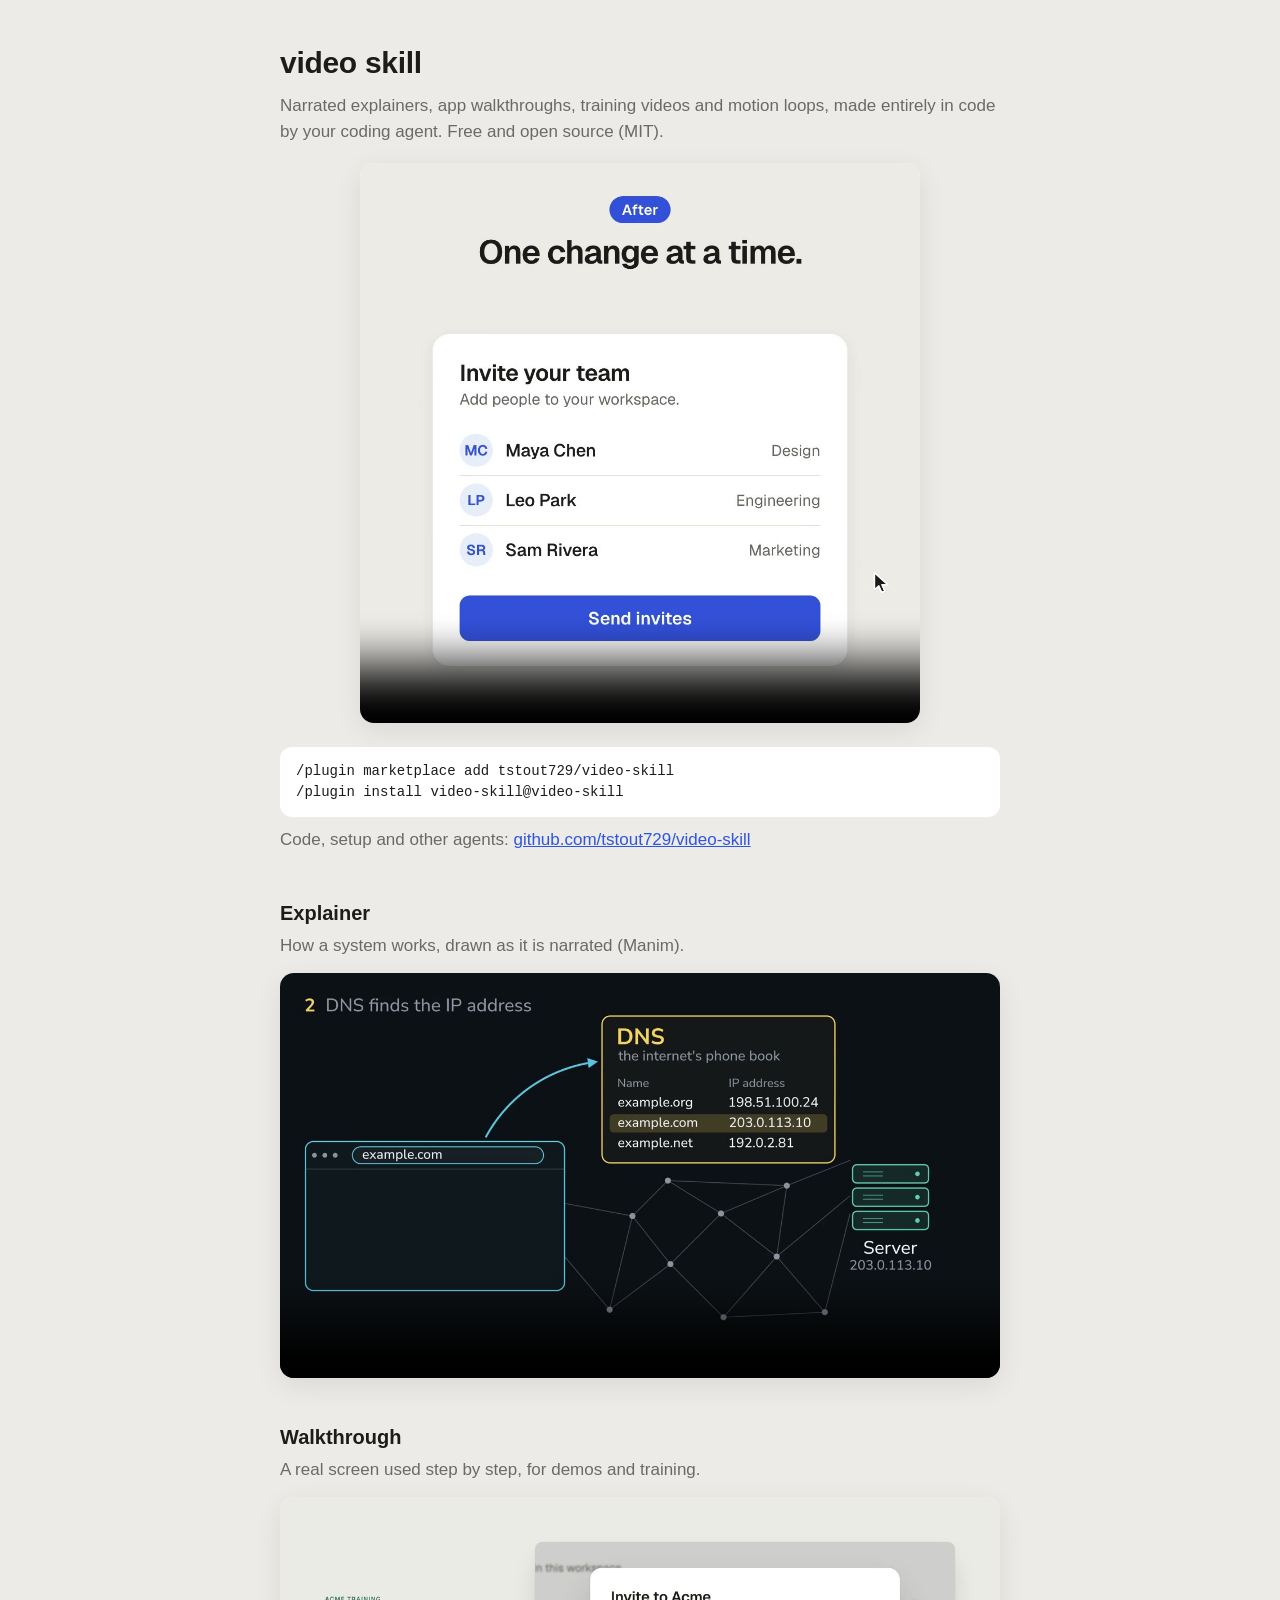
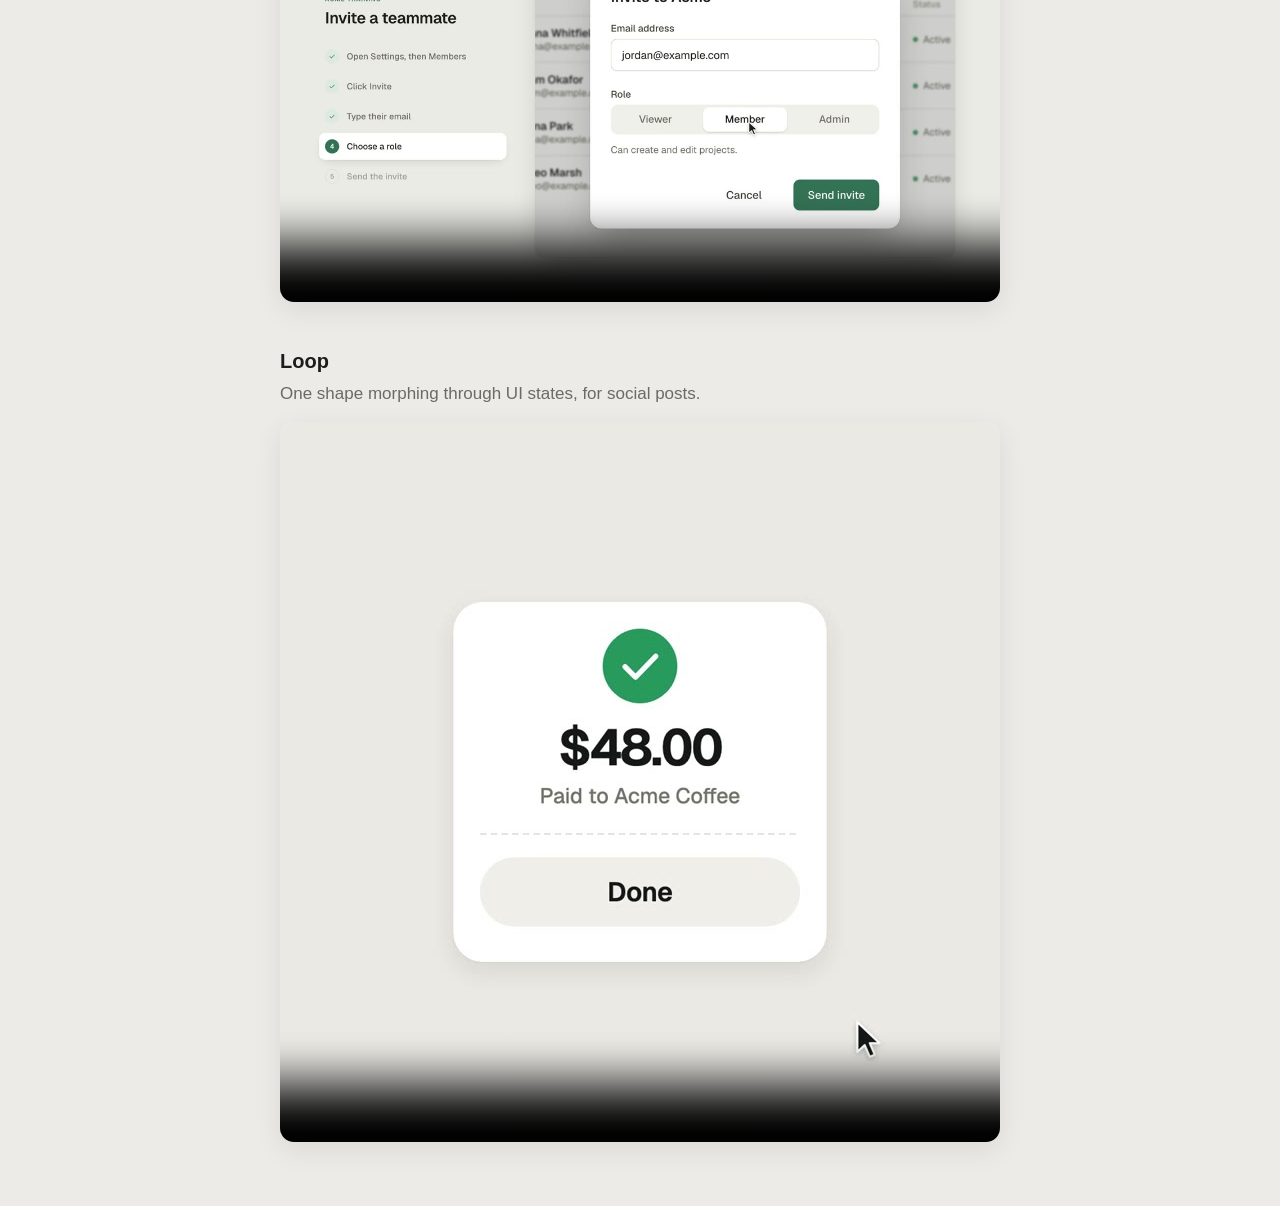
==== docs/index.html @ dfd396d0 "Watch the videos in any browser; standard-range video for Apple players - docs/index.html is a GitHu" ====
<!doctype html>
<html lang="en">
<head>
<meta charset="utf-8">
<meta name="viewport" content="width=device-width, initial-scale=1">
<title>video skill: videos made in code by your coding agent</title>
<meta name="description" content="Narrated explainers, app walkthroughs, training videos and motion loops, made entirely in code by your coding agent. Free and open source.">
<meta property="og:title" content="video skill">
<meta property="og:description" content="Narrated explainers, app walkthroughs, training videos and motion loops, made entirely in code by your coding agent.">
<meta property="og:image" content="https://tstout729.github.io/video-skill/demo.jpg">
<meta property="og:video" content="https://tstout729.github.io/video-skill/demo.mp4">
<style>
  :root { color-scheme: light; --ink: #1c1c1a; --muted: #6b6a66; --accent: #2f55e0; --canvas: #ecebe7; }
  * { box-sizing: border-box; }
  body { margin: 0; background: var(--canvas); color: var(--ink);
         font: 17px/1.55 -apple-system, BlinkMacSystemFont, "Segoe UI", Inter, sans-serif; }
  main { max-width: 760px; margin: 0 auto; padding: 40px 20px 64px; }
  h1 { font-size: 30px; margin: 0 0 6px; letter-spacing: -0.01em; }
  h2 { font-size: 20px; margin: 44px 0 4px; }
  p { margin: 0 0 14px; color: var(--muted); }
  video { display: block; width: 100%; height: auto; border-radius: 14px; background: #fff;
          box-shadow: 0 8px 28px rgba(0, 0, 0, 0.08); }
  .demo video { max-width: 560px; margin: 18px auto 10px; }
  .install { background: #fff; border-radius: 12px; padding: 14px 16px; margin: 24px 0 0;
             font: 14px/1.5 ui-monospace, SFMono-Regular, Menlo, monospace; overflow-x: auto; }
  a { color: var(--accent); }
</style>
</head>
<body>
<main>
  <h1>video skill</h1>
  <p>Narrated explainers, app walkthroughs, training videos and motion loops, made entirely in code by your coding agent. Free and open source (MIT).</p>

  <section class="demo">
    <video src="demo.mp4" poster="demo.jpg" controls playsinline preload="metadata">
      <track kind="captions" src="demo.vtt" srclang="en" label="English" default>
    </video>
  </section>

  <div class="install">/plugin marketplace add tstout729/video-skill<br>/plugin install video-skill@video-skill</div>
  <p style="margin-top:10px">Code, setup and other agents: <a href="https://github.com/tstout729/video-skill">github.com/tstout729/video-skill</a></p>

  <h2 id="explainer">Explainer</h2>
  <p>How a system works, drawn as it is narrated (Manim).</p>
  <video src="examples/explainer.mp4" poster="examples/explainer.jpg" controls playsinline preload="metadata"></video>

  <h2 id="walkthrough">Walkthrough</h2>
  <p>A real screen used step by step, for demos and training.</p>
  <video src="examples/walkthrough.mp4" poster="examples/walkthrough.jpg" controls playsinline preload="metadata"></video>

  <h2 id="loop">Loop</h2>
  <p>One shape morphing through UI states, for social posts.</p>
  <video src="examples/loop.mp4" poster="examples/loop.jpg" controls playsinline preload="metadata" loop muted></video>
</main>
</body>
</html>
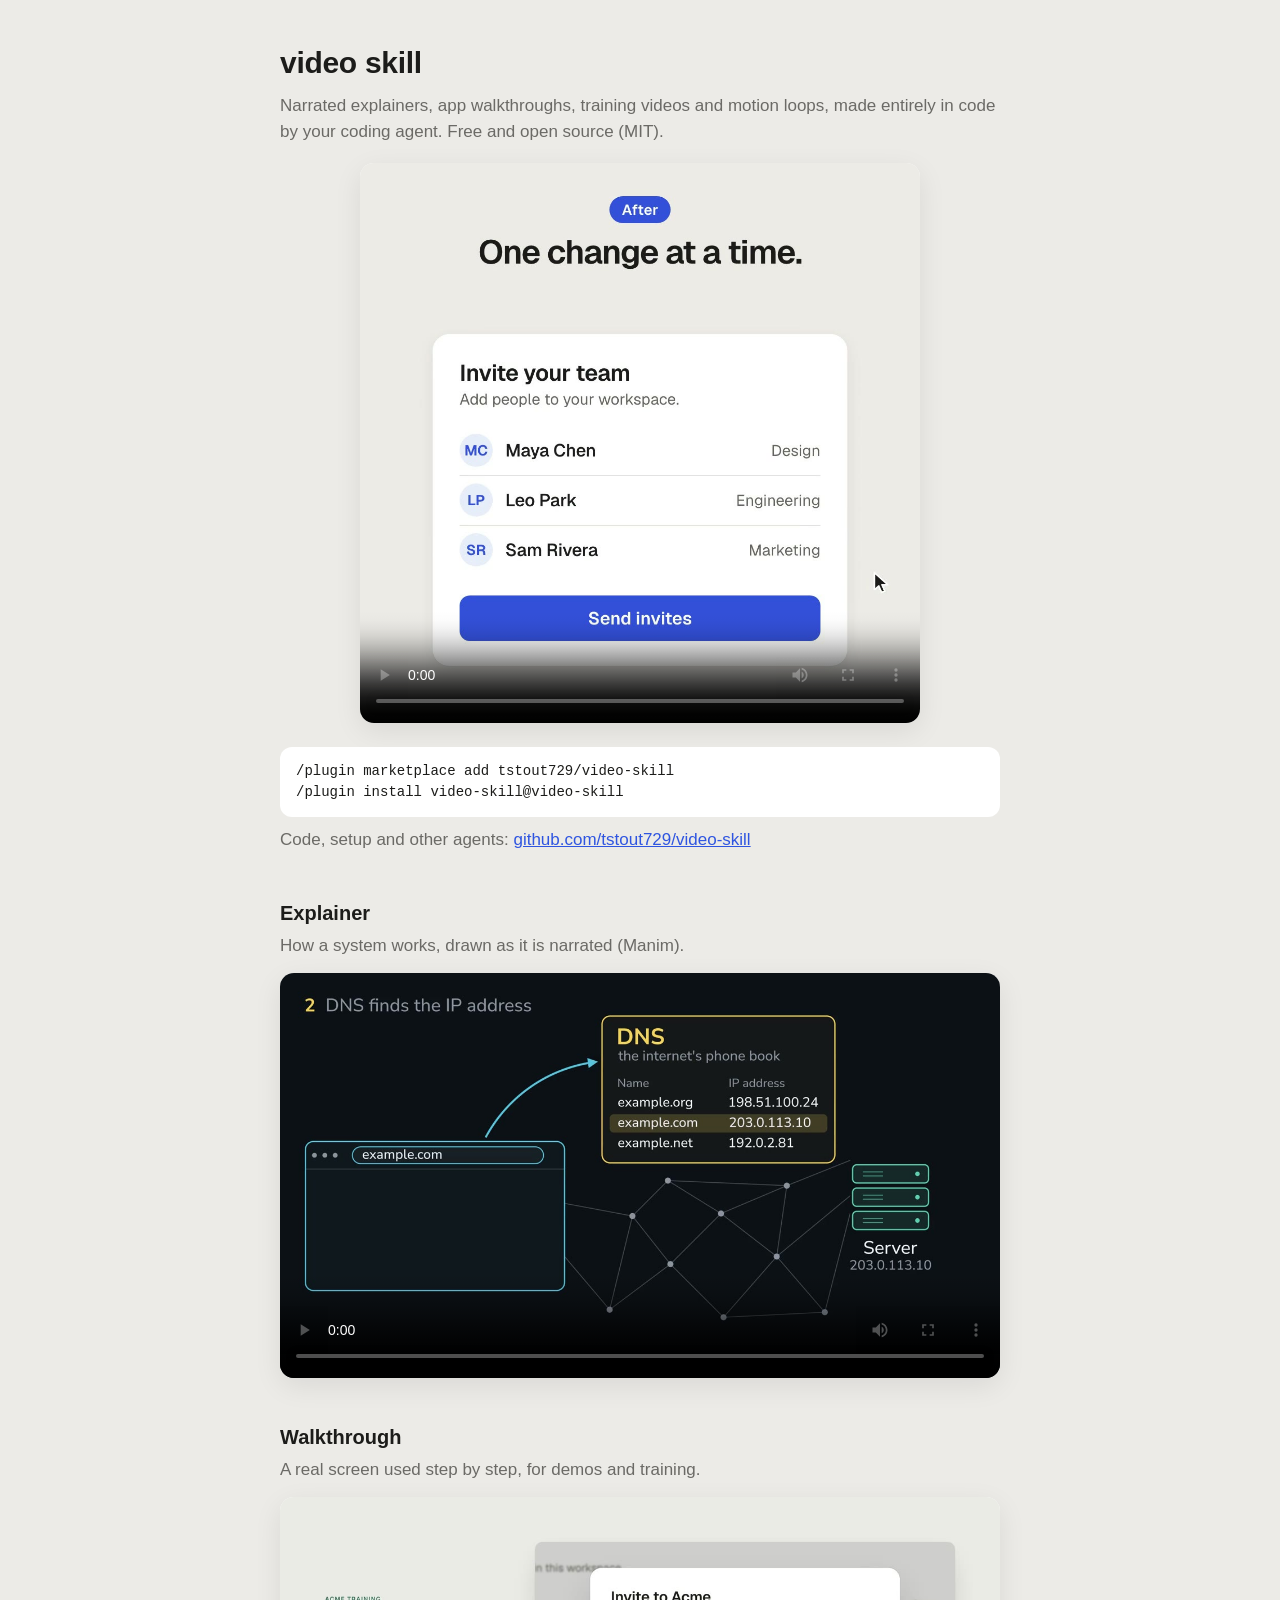
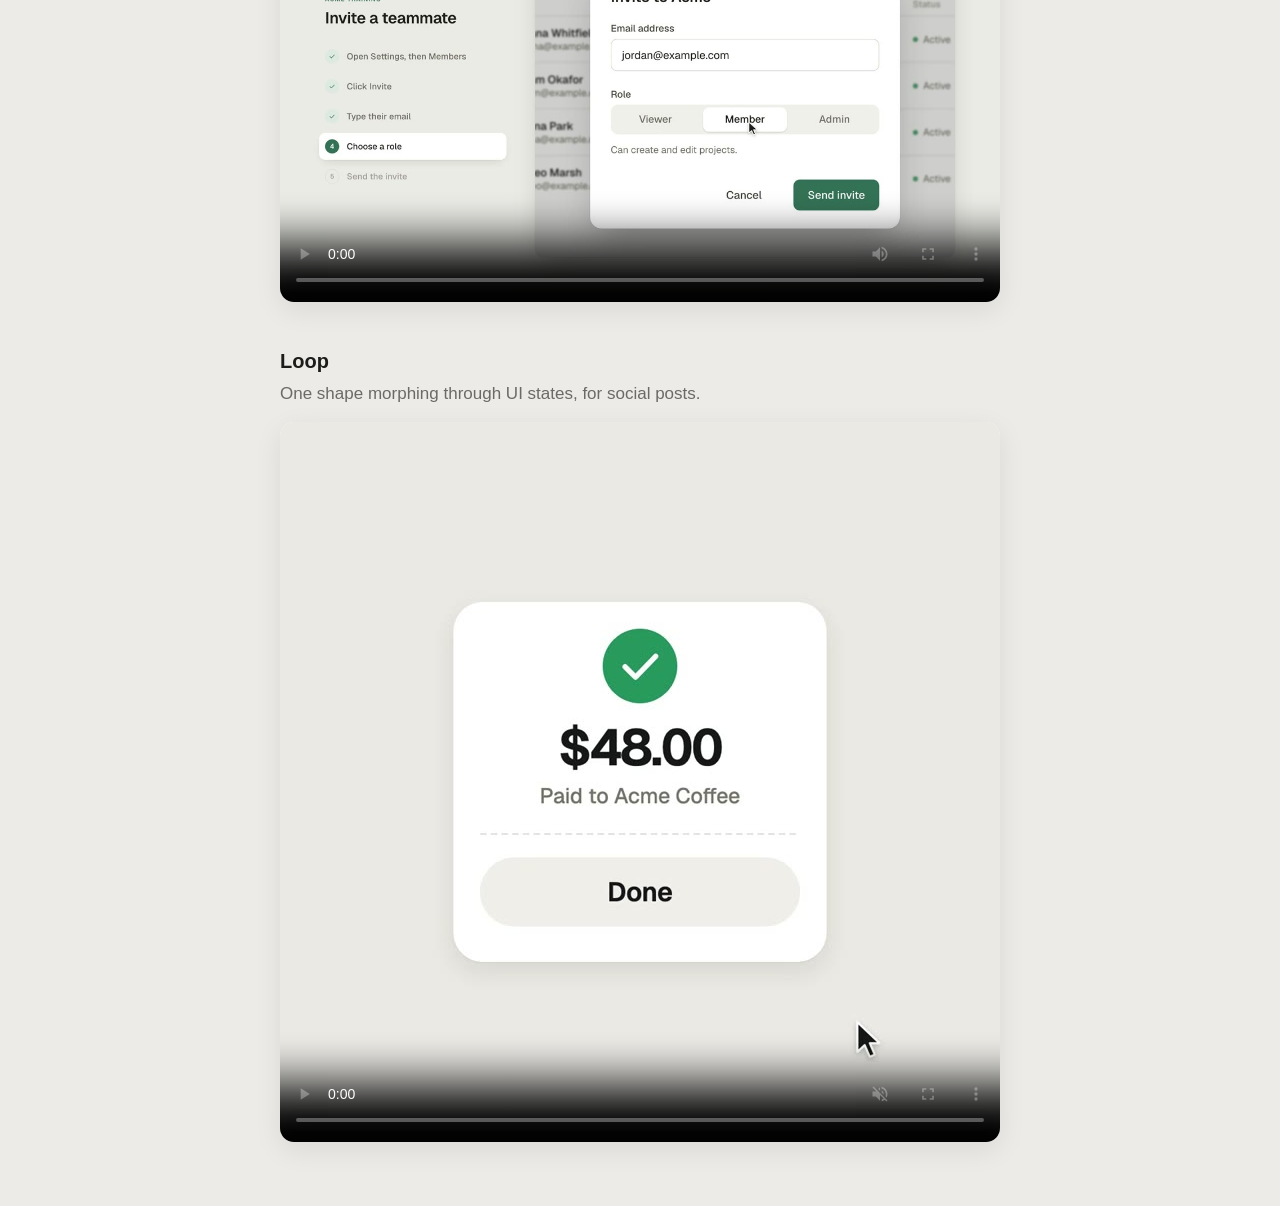
==== commit 8188f702: "docs: keep the install commands on one line each Co-Authored-By: Claude Opus 5.5 <noreply@anthropic." ====
--- a/docs/index.html
+++ b/docs/index.html
@@ -22,7 +22,7 @@
           box-shadow: 0 8px 28px rgba(0, 0, 0, 0.08); }
   .demo video { max-width: 560px; margin: 18px auto 10px; }
   .install { background: #fff; border-radius: 12px; padding: 14px 16px; margin: 24px 0 0;
-             font: 14px/1.5 ui-monospace, SFMono-Regular, Menlo, monospace; overflow-x: auto; }
+             font: 14px/1.5 ui-monospace, SFMono-Regular, Menlo, monospace; overflow-x: auto; white-space: pre; }
   a { color: var(--accent); }
 </style>
 </head>
@@ -37,7 +37,8 @@
     </video>
   </section>
 
-  <div class="install">/plugin marketplace add tstout729/video-skill<br>/plugin install video-skill@video-skill</div>
+  <div class="install">/plugin marketplace add tstout729/video-skill
+/plugin install video-skill@video-skill</div>
   <p style="margin-top:10px">Code, setup and other agents: <a href="https://github.com/tstout729/video-skill">github.com/tstout729/video-skill</a></p>
 
   <h2 id="explainer">Explainer</h2>
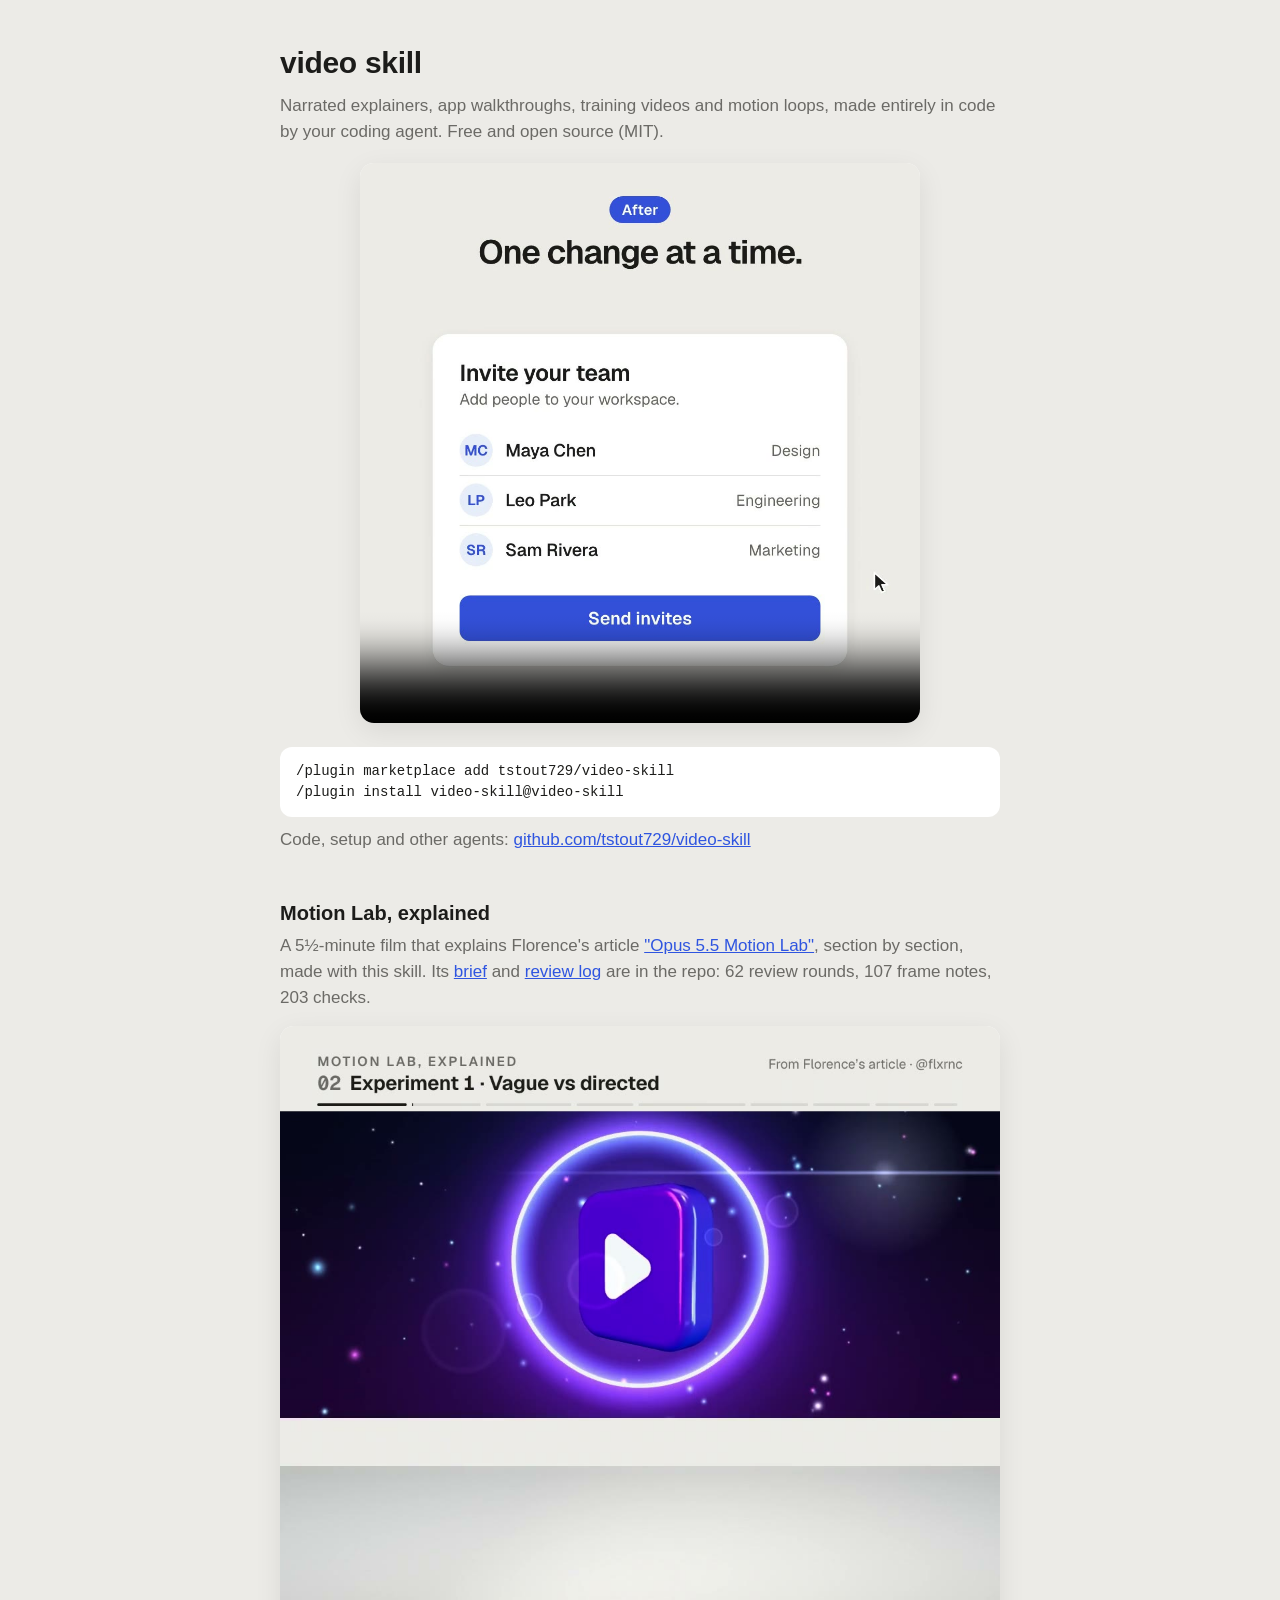
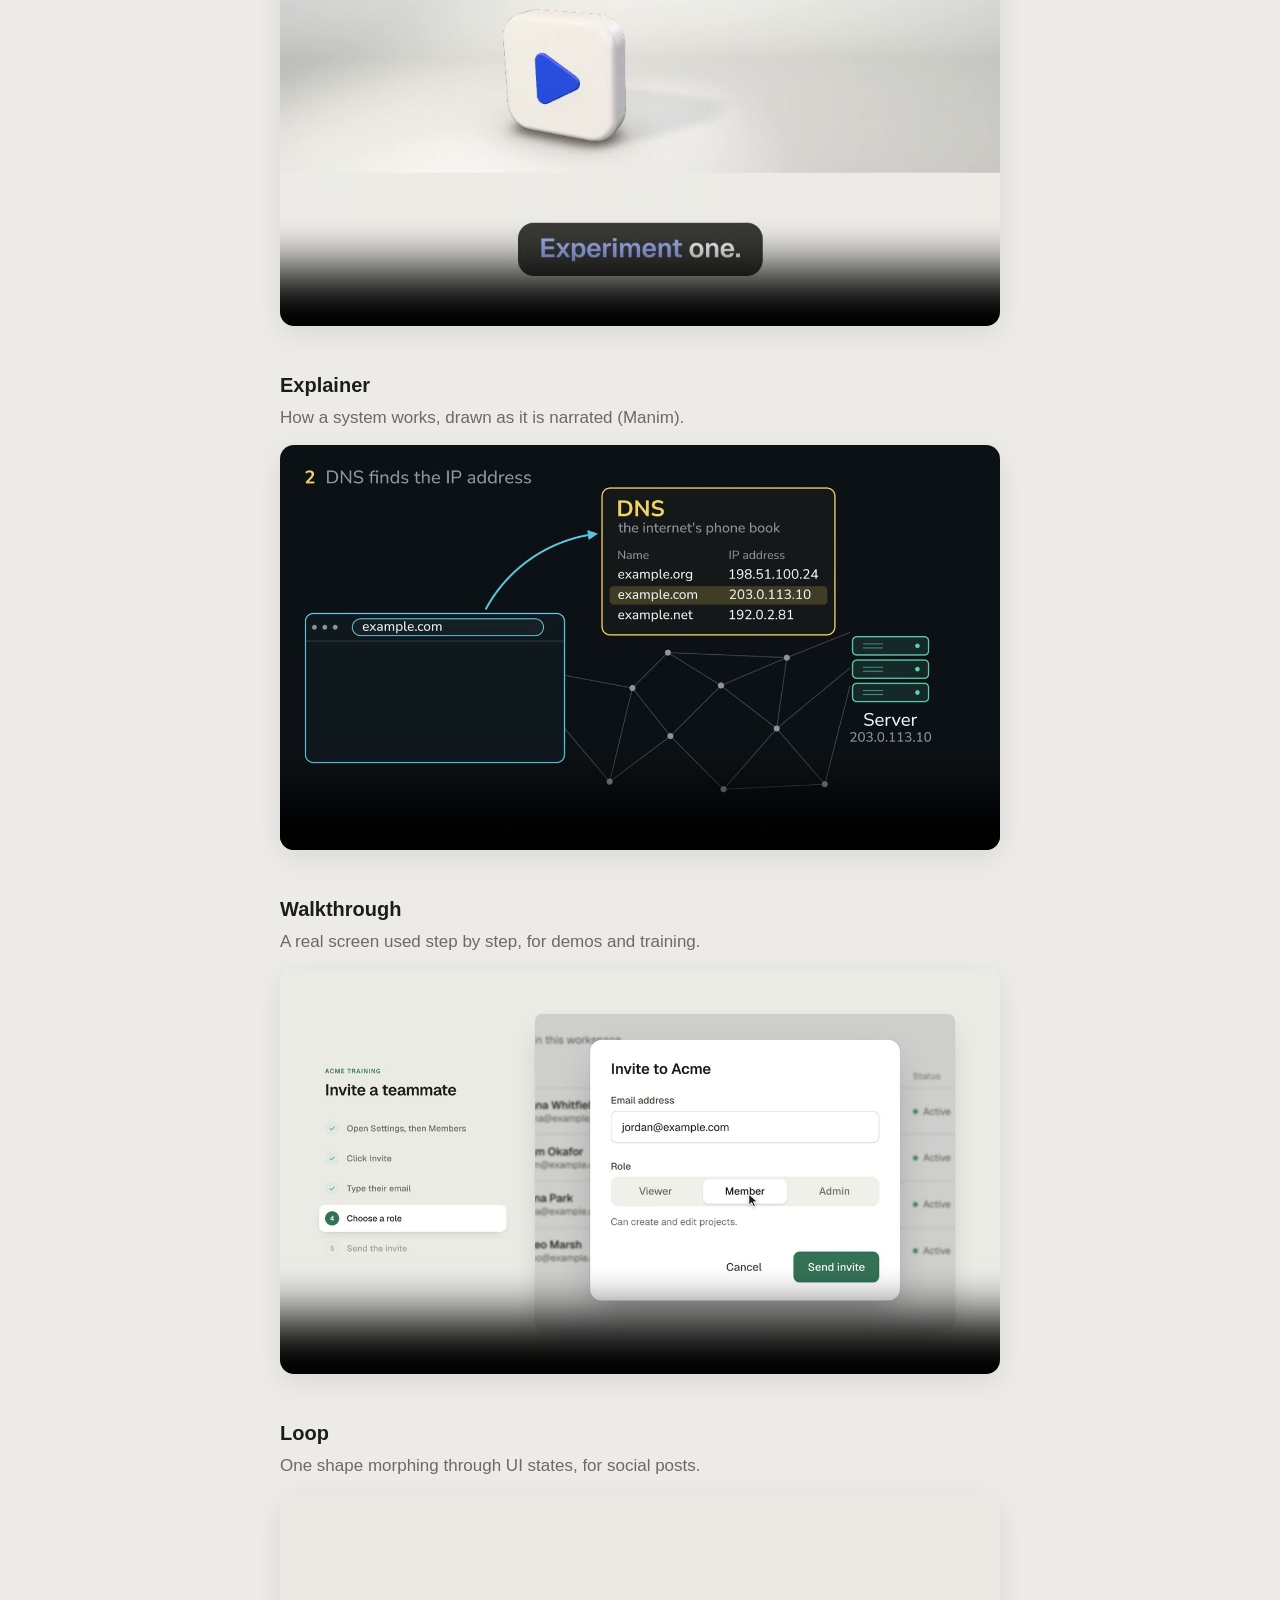
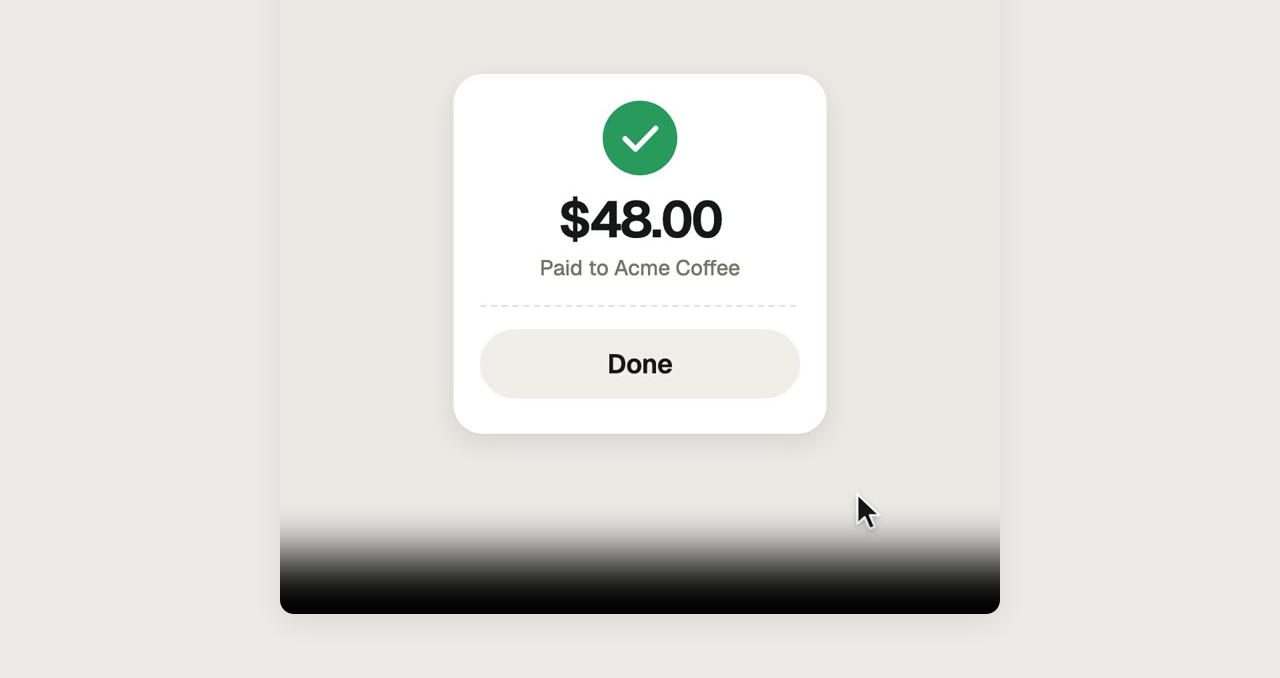
==== commit 5cb09a3b: "Motion Lab, explained: a 5.5-minute film made with the skill Explains Florence's X Article "Opus 5.5" ====
--- a/docs/index.html
+++ b/docs/index.html
@@ -41,6 +41,10 @@
 /plugin install video-skill@video-skill</div>
   <p style="margin-top:10px">Code, setup and other agents: <a href="https://github.com/tstout729/video-skill">github.com/tstout729/video-skill</a></p>
 
+  <h2 id="motion-lab">Motion Lab, explained</h2>
+  <p>A 5½-minute film that explains Florence's article <a href="https://x.com/flxrnc/status/2105311836190978392">"Opus 5.5 Motion Lab"</a>, section by section, made with this skill. Its <a href="https://github.com/tstout729/video-skill/blob/main/motion-lab/brief.md">brief</a> and <a href="https://github.com/tstout729/video-skill/blob/main/motion-lab/log.md">review log</a> are in the repo: 62 review rounds, 107 frame notes, 203 checks.</p>
+  <video src="motion-lab.mp4" poster="motion-lab.jpg" controls playsinline preload="metadata"></video>
+
   <h2 id="explainer">Explainer</h2>
   <p>How a system works, drawn as it is narrated (Manim).</p>
   <video src="examples/explainer.mp4" poster="examples/explainer.jpg" controls playsinline preload="metadata"></video>
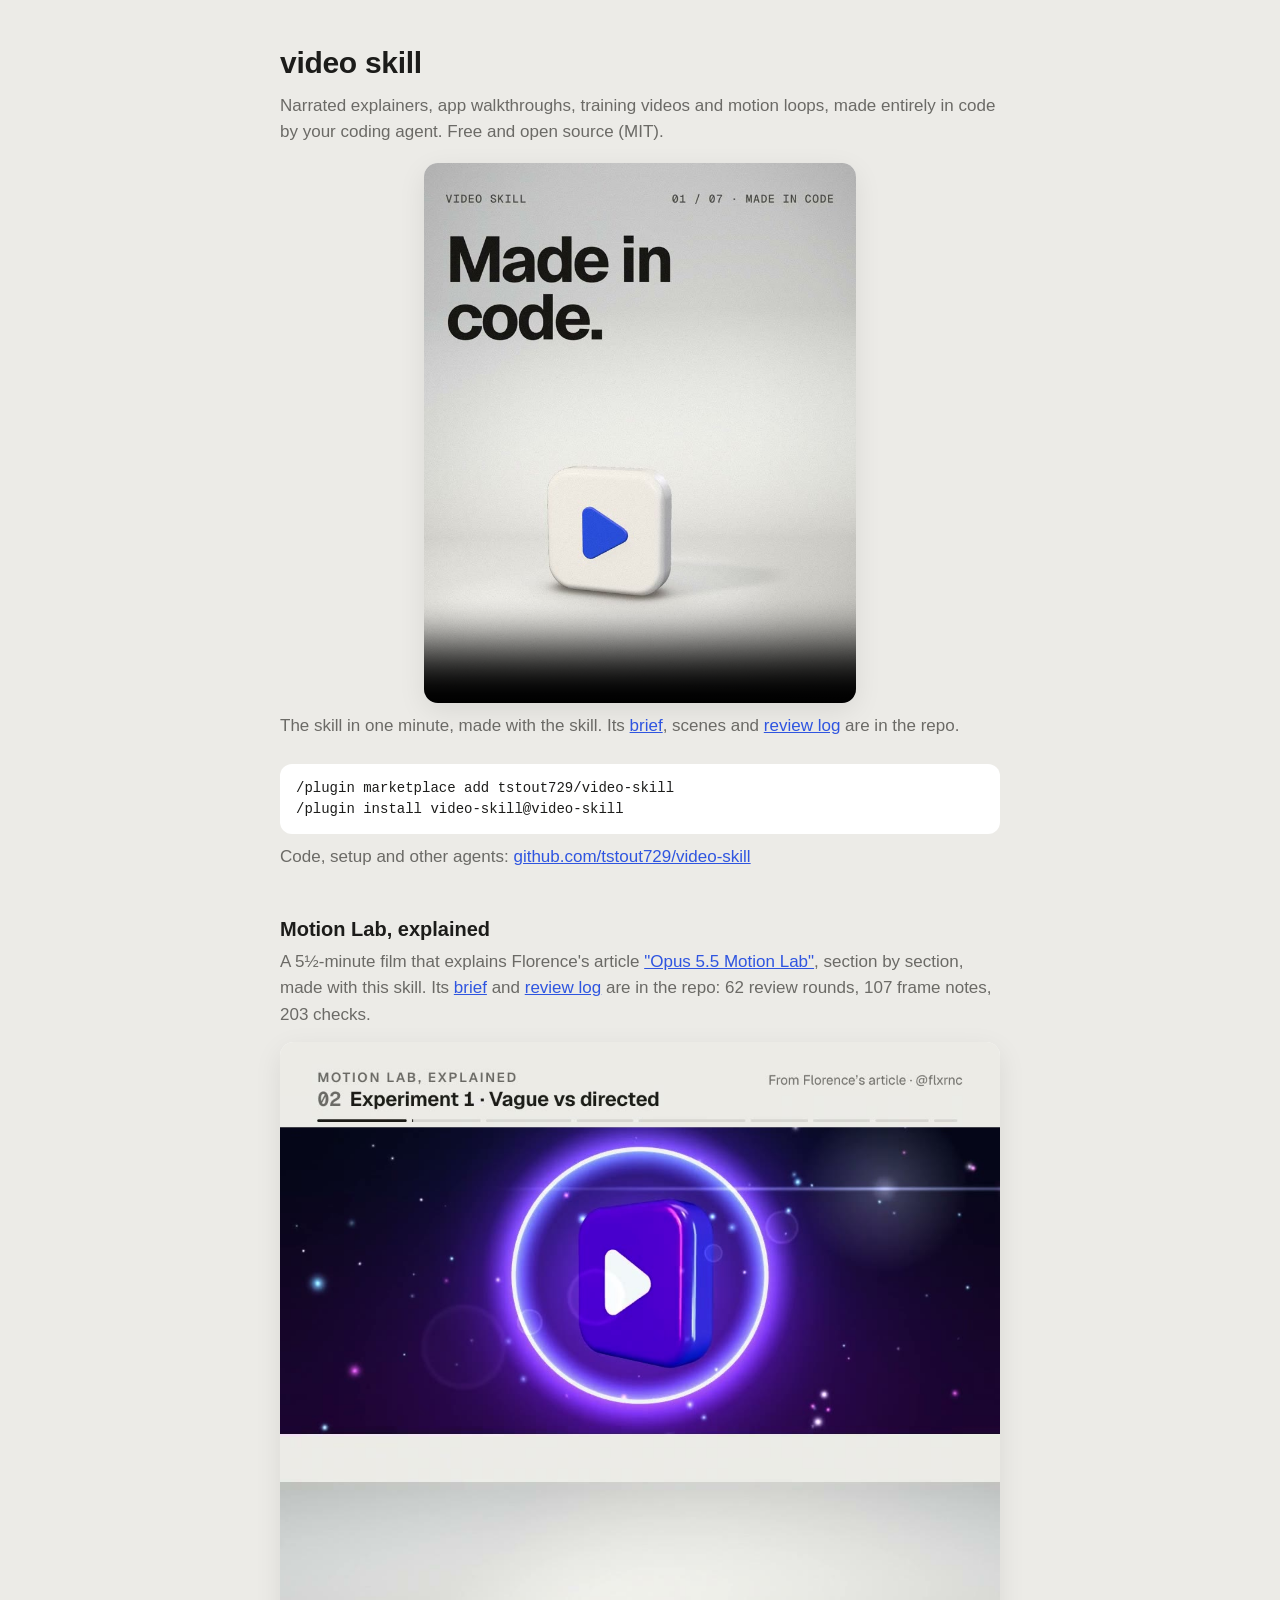
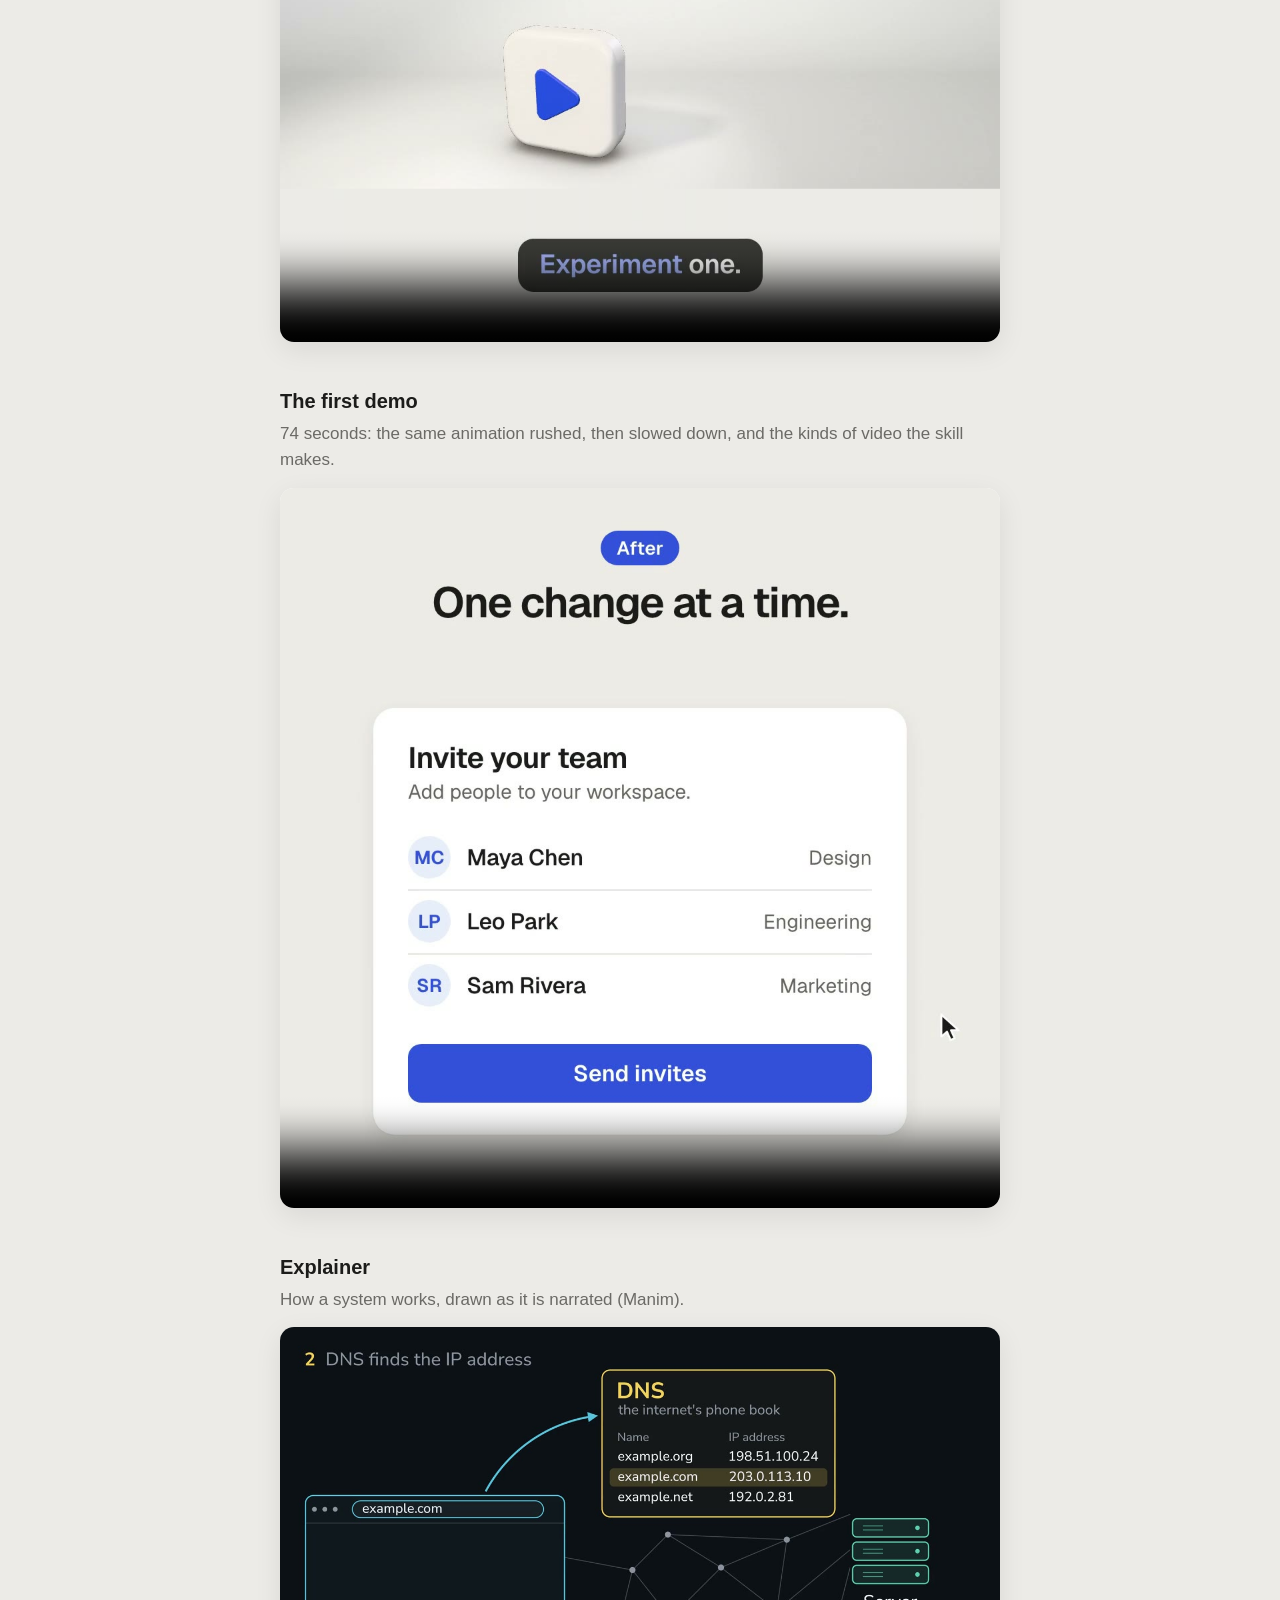
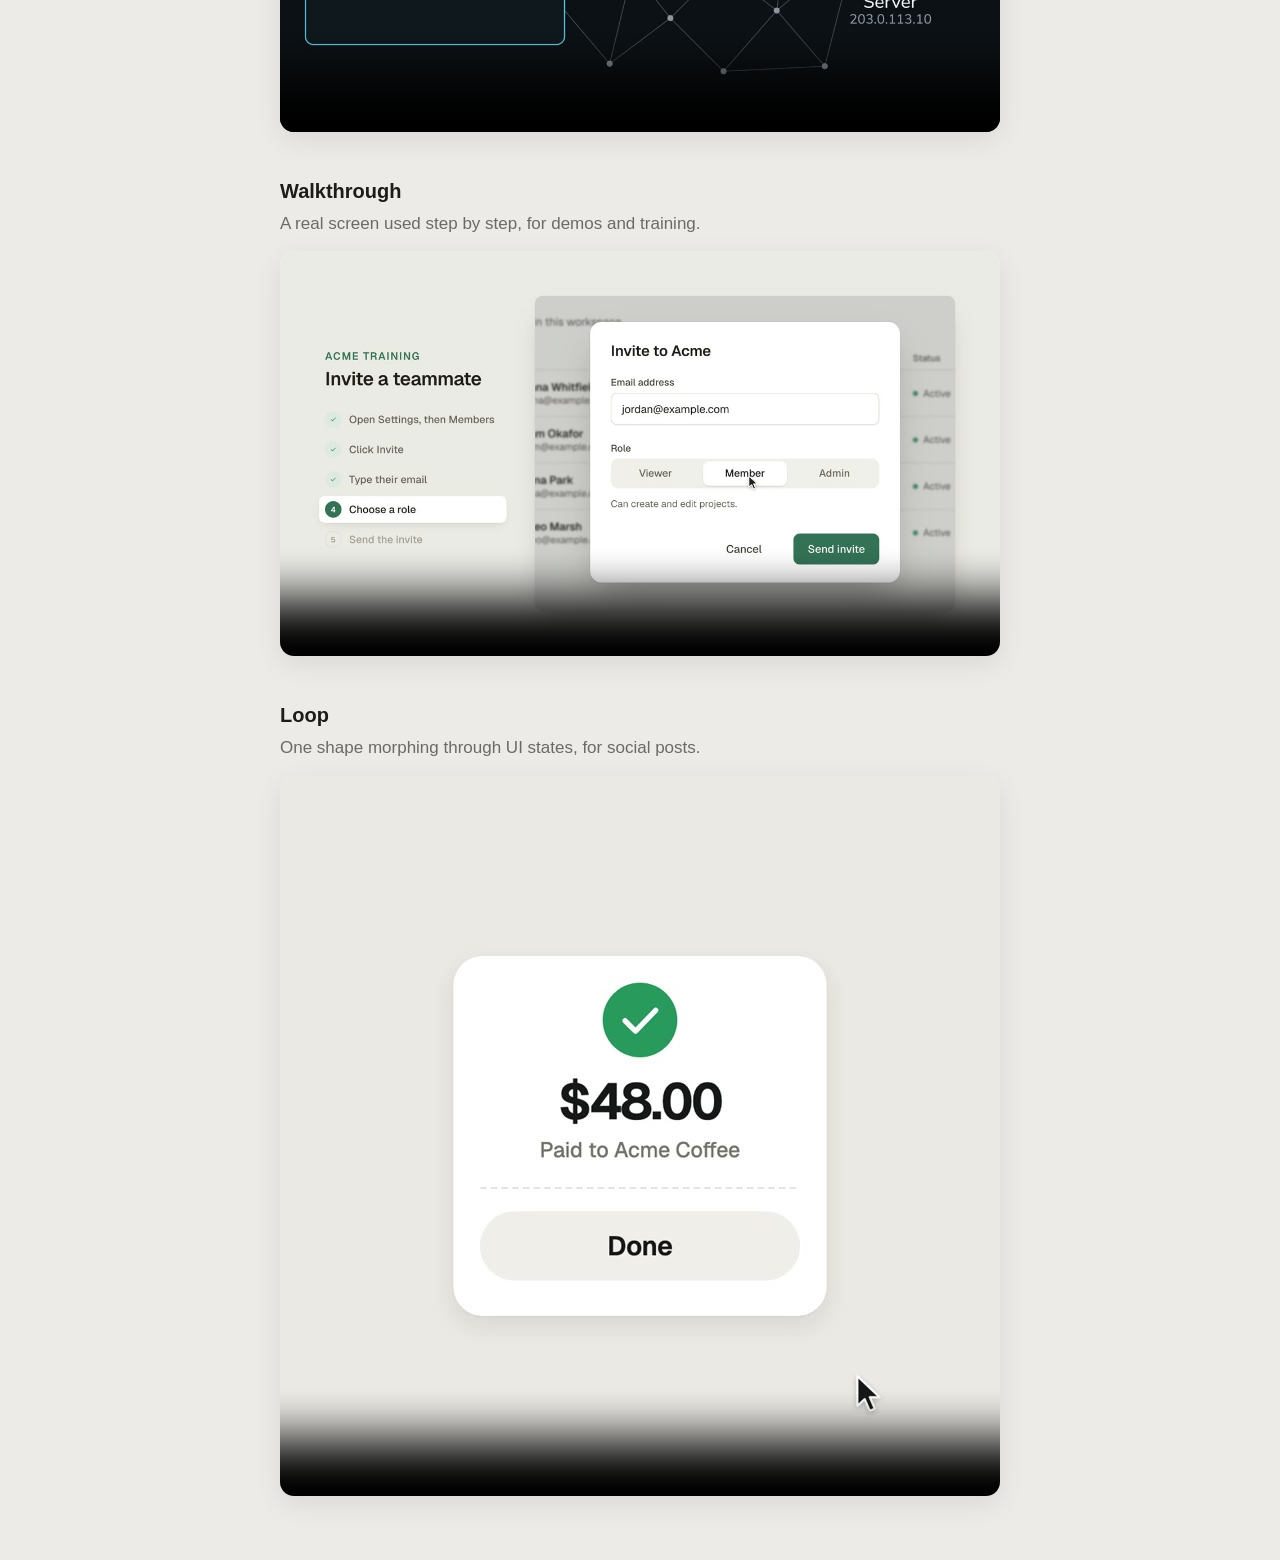
==== commit 6337c608: "Merge: the skill in one minute Co-Authored-By: Claude Opus 5.5 <noreply@anthropic.com>" ====
--- a/docs/index.html
+++ b/docs/index.html
@@ -7,8 +7,8 @@
 <meta name="description" content="Narrated explainers, app walkthroughs, training videos and motion loops, made entirely in code by your coding agent. Free and open source.">
 <meta property="og:title" content="video skill">
 <meta property="og:description" content="Narrated explainers, app walkthroughs, training videos and motion loops, made entirely in code by your coding agent.">
-<meta property="og:image" content="https://tstout729.github.io/video-skill/demo.jpg">
-<meta property="og:video" content="https://tstout729.github.io/video-skill/demo.mp4">
+<meta property="og:image" content="https://tstout729.github.io/video-skill/one-minute.jpg">
+<meta property="og:video" content="https://tstout729.github.io/video-skill/one-minute.mp4">
 <style>
   :root { color-scheme: light; --ink: #1c1c1a; --muted: #6b6a66; --accent: #2f55e0; --canvas: #ecebe7; }
   * { box-sizing: border-box; }
@@ -20,7 +20,7 @@
   p { margin: 0 0 14px; color: var(--muted); }
   video { display: block; width: 100%; height: auto; border-radius: 14px; background: #fff;
           box-shadow: 0 8px 28px rgba(0, 0, 0, 0.08); }
-  .demo video { max-width: 560px; margin: 18px auto 10px; }
+  .demo video { max-width: 432px; margin: 18px auto 10px; }
   .install { background: #fff; border-radius: 12px; padding: 14px 16px; margin: 24px 0 0;
              font: 14px/1.5 ui-monospace, SFMono-Regular, Menlo, monospace; overflow-x: auto; white-space: pre; }
   a { color: var(--accent); }
@@ -32,10 +32,11 @@
   <p>Narrated explainers, app walkthroughs, training videos and motion loops, made entirely in code by your coding agent. Free and open source (MIT).</p>
 
   <section class="demo">
-    <video src="demo.mp4" poster="demo.jpg" controls playsinline preload="metadata">
-      <track kind="captions" src="demo.vtt" srclang="en" label="English" default>
+    <video src="one-minute.mp4" poster="one-minute.jpg" controls playsinline preload="metadata">
+      <track kind="captions" src="one-minute.vtt" srclang="en" label="English" default>
     </video>
   </section>
+  <p>The skill in one minute, made with the skill. Its <a href="https://github.com/tstout729/video-skill/blob/main/one-minute/brief.md">brief</a>, scenes and <a href="https://github.com/tstout729/video-skill/blob/main/one-minute/log.md">review log</a> are in the repo.</p>
 
   <div class="install">/plugin marketplace add tstout729/video-skill
 /plugin install video-skill@video-skill</div>
@@ -44,6 +45,12 @@
   <h2 id="motion-lab">Motion Lab, explained</h2>
   <p>A 5½-minute film that explains Florence's article <a href="https://x.com/flxrnc/status/2105311836190978392">"Opus 5.5 Motion Lab"</a>, section by section, made with this skill. Its <a href="https://github.com/tstout729/video-skill/blob/main/motion-lab/brief.md">brief</a> and <a href="https://github.com/tstout729/video-skill/blob/main/motion-lab/log.md">review log</a> are in the repo: 62 review rounds, 107 frame notes, 203 checks.</p>
   <video src="motion-lab.mp4" poster="motion-lab.jpg" controls playsinline preload="metadata"></video>
+
+  <h2 id="demo">The first demo</h2>
+  <p>74 seconds: the same animation rushed, then slowed down, and the kinds of video the skill makes.</p>
+  <video src="demo.mp4" poster="demo.jpg" controls playsinline preload="metadata">
+    <track kind="captions" src="demo.vtt" srclang="en" label="English">
+  </video>
 
   <h2 id="explainer">Explainer</h2>
   <p>How a system works, drawn as it is narrated (Manim).</p>
